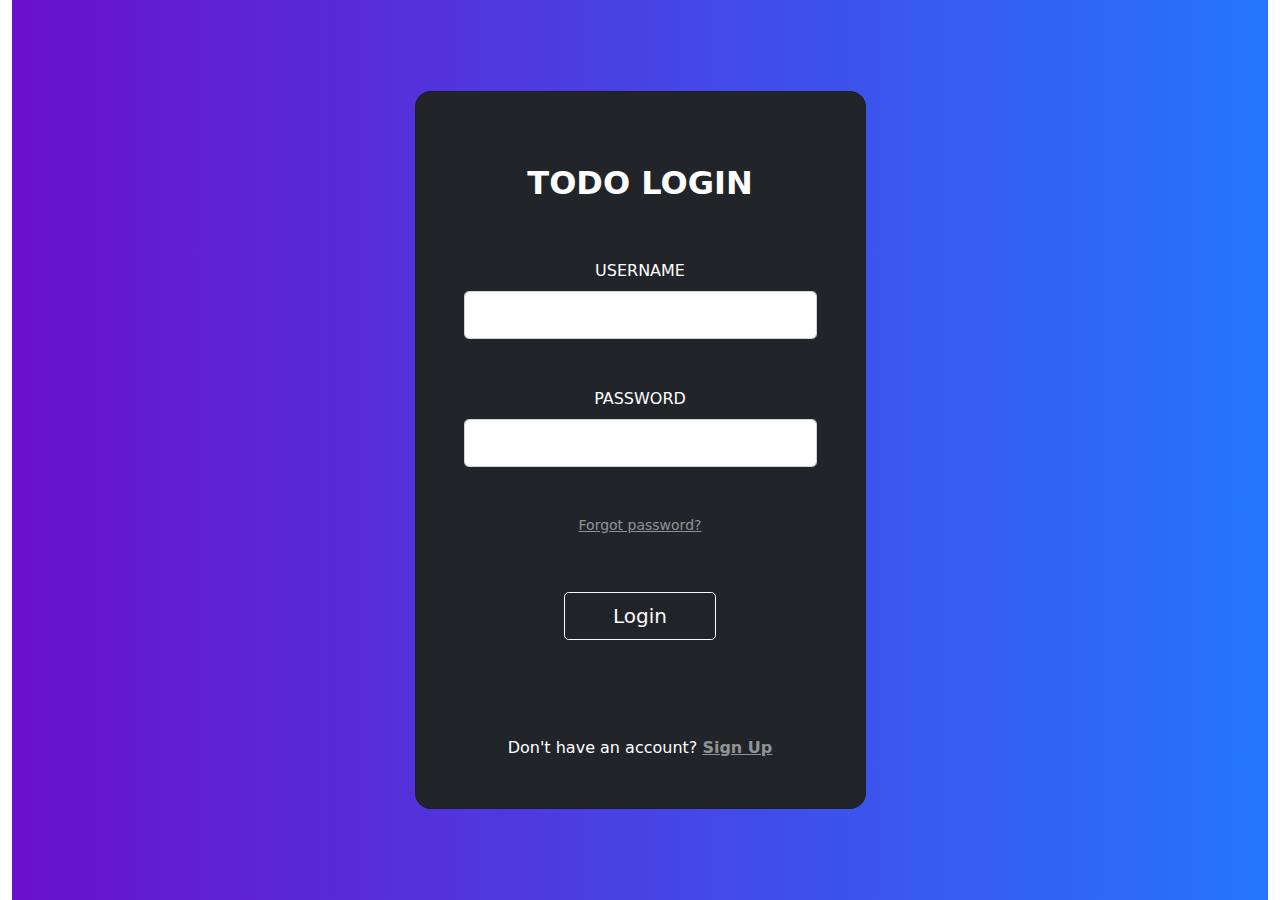
==== login.html @ 9d991308 "1st commit" ====
<!DOCTYPE html>
<html lang="en">
<head>
    <title>TODO LOGIN</title>
    <link rel="stylesheet" href="/login.css">
    <link rel="stylesheet" href="/bootstrap.min.css">
    <link href="https://cdn.jsdelivr.net/npm/bootstrap@5.1.3/dist/css/bootstrap.min.css" rel="stylesheet" integrity="sha384-1BmE4kWBq78iYhFldvKuhfTAU6auU8tT94WrHftjDbrCEXSU1oBoqyl2QvZ6jIW3" crossorigin="anonymous">
    <script src="https://cdn.jsdelivr.net/npm/bootstrap@5.1.3/dist/js/bootstrap.bundle.min.js" integrity="sha384-ka7Sk0Gln4gmtz2MlQnikT1wXgYsOg+OMhuP+IlRH9sENBO0LRn5q+8nbTov4+1p" crossorigin="anonymous"></script>

</head>
<body>
    <div class="container" id="bgcol">

        <section class="vh-100 gradient-custom">
            <div class="container py-5 h-100">
              <div class="row d-flex justify-content-center align-items-center h-100">
                <div class="col-12 col-md-8 col-lg-6 col-xl-5">
                  <div class="card bg-dark text-white" style="border-radius: 1rem;">
                    <div class="card-body p-5 text-center">
          
                      <div class="mb-md-5 mt-md-4 pb-5">
          
                        <h2 class="fw-bold mb-2 text-uppercase">TODO Login</h2><br><br>
          
                        <div class="form-outline form-white mb-4">
                          <label class="form-label text-uppercase" for="typeEmailX">username</label>
                          <input type="email" id="typeEmailX" class="form-control form-control-lg" />
                          <label for="" id="unameerror"></label>
                        </div>
          
                        <div class="form-outline form-white mb-4">                          
                          <label class="form-label text-uppercase" for="typePasswordX">Password</label>
                          <input type="password" id="typePasswordX" class="form-control form-control-lg" />
                          <label for="" id="passerror"></label>
                        </div>
          
                        <p class="small mb-5 pb-lg-2"><a class="text-white-50" href="#!">Forgot password?</a></p>
          
                        <button class="btn btn-outline-light btn-lg px-5" type="submit" onclick=" return gitvalidate()">Login</button>
          
                      </div>
          
                      <div>
                        <p class="mb-0">Don't have an account? <a href="/index.html" class="text-white-50 fw-bold">Sign Up</a></p>
                      </div>
          
                    </div>
                  </div>
                </div>
              </div>
            </div>
          </section>

    </div>
    <script src="login.js"></script>
</body>
</html>
---- login.css ----
body{
    background:greenyellow;
}
.gradient-custom {
    
    background: linear-gradient(to right, rgba(106, 17, 203, 1), rgba(37, 117, 252, 1))
  }
  #bgcol{
      
      max-width: 100%;
  }
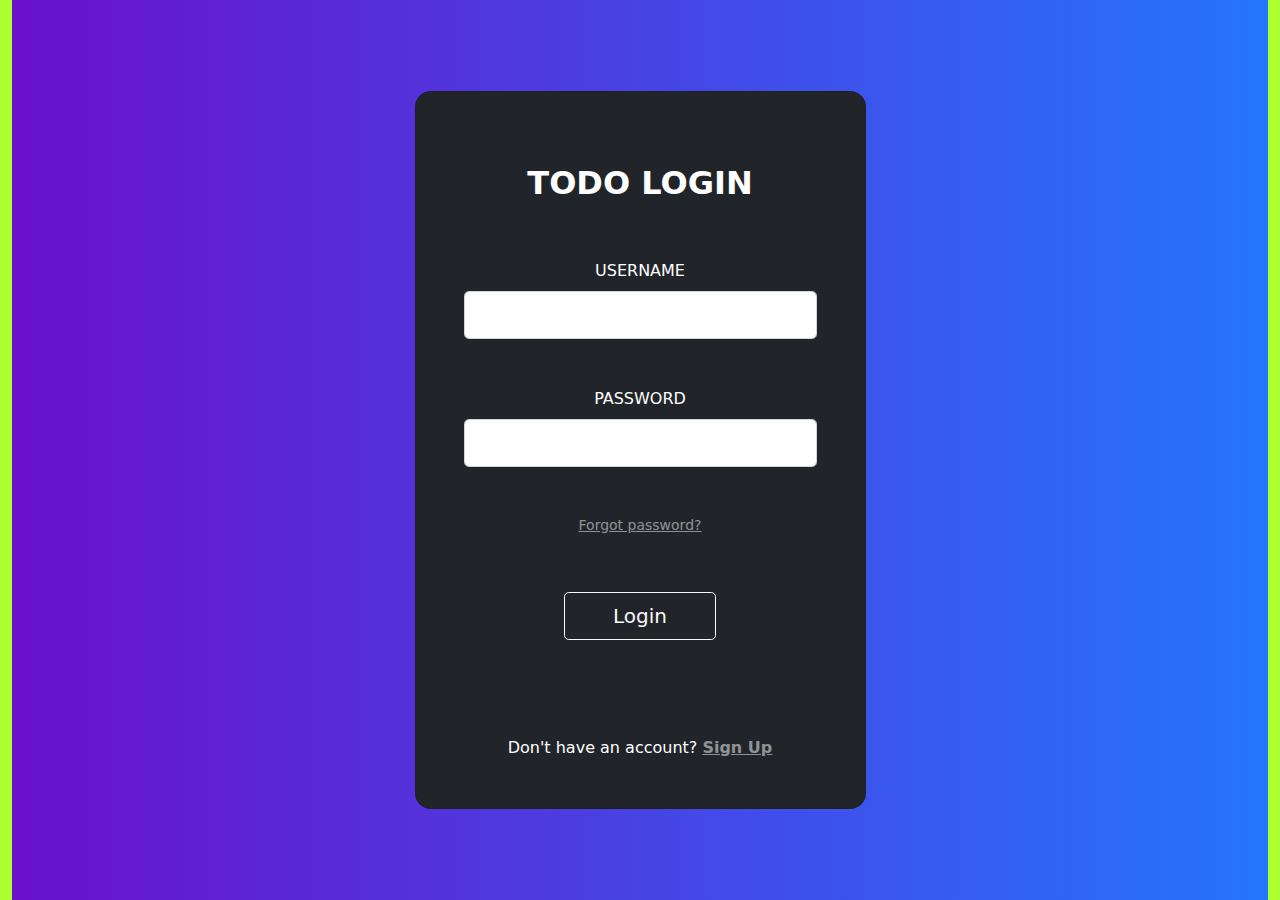
==== commit c603192d: "2nd commit" ====
--- a/login.html
+++ b/login.html
@@ -2,8 +2,8 @@
 <html lang="en">
 <head>
     <title>TODO LOGIN</title>
-    <link rel="stylesheet" href="/login.css">
-    <link rel="stylesheet" href="/bootstrap.min.css">
+    <link rel="stylesheet" href="./main/bootstrap.min.css">
+    <link rel="stylesheet" href="./main/login.css">
     <link href="https://cdn.jsdelivr.net/npm/bootstrap@5.1.3/dist/css/bootstrap.min.css" rel="stylesheet" integrity="sha384-1BmE4kWBq78iYhFldvKuhfTAU6auU8tT94WrHftjDbrCEXSU1oBoqyl2QvZ6jIW3" crossorigin="anonymous">
     <script src="https://cdn.jsdelivr.net/npm/bootstrap@5.1.3/dist/js/bootstrap.bundle.min.js" integrity="sha384-ka7Sk0Gln4gmtz2MlQnikT1wXgYsOg+OMhuP+IlRH9sENBO0LRn5q+8nbTov4+1p" crossorigin="anonymous"></script>
 
@@ -36,12 +36,12 @@
           
                         <p class="small mb-5 pb-lg-2"><a class="text-white-50" href="#!">Forgot password?</a></p>
           
-                        <button class="btn btn-outline-light btn-lg px-5" type="submit" onclick=" return gitvalidate()">Login</button>
+                        <button class="btn btn-outline-light btn-lg px-5" type="submit" onclick=" return validate()">Login</button>
           
                       </div>
           
                       <div>
-                        <p class="mb-0">Don't have an account? <a href="/index.html" class="text-white-50 fw-bold">Sign Up</a></p>
+                        <p class="mb-0">Don't have an account? <a href="#" class="text-white-50 fw-bold">Sign Up</a></p>
                       </div>
           
                     </div>
@@ -52,6 +52,6 @@
           </section>
 
     </div>
-    <script src="login.js"></script>
+    <script src="/login.js"></script>
 </body>
 </html>--- a/main/login.css
+++ b/main/login.css
@@ -0,0 +1,11 @@
+body{
+    background:greenyellow;
+}
+.gradient-custom {
+    
+    background: linear-gradient(to right, rgba(106, 17, 203, 1), rgba(37, 117, 252, 1))
+  }
+  #bgcol{
+      
+      max-width: 100%;
+  }